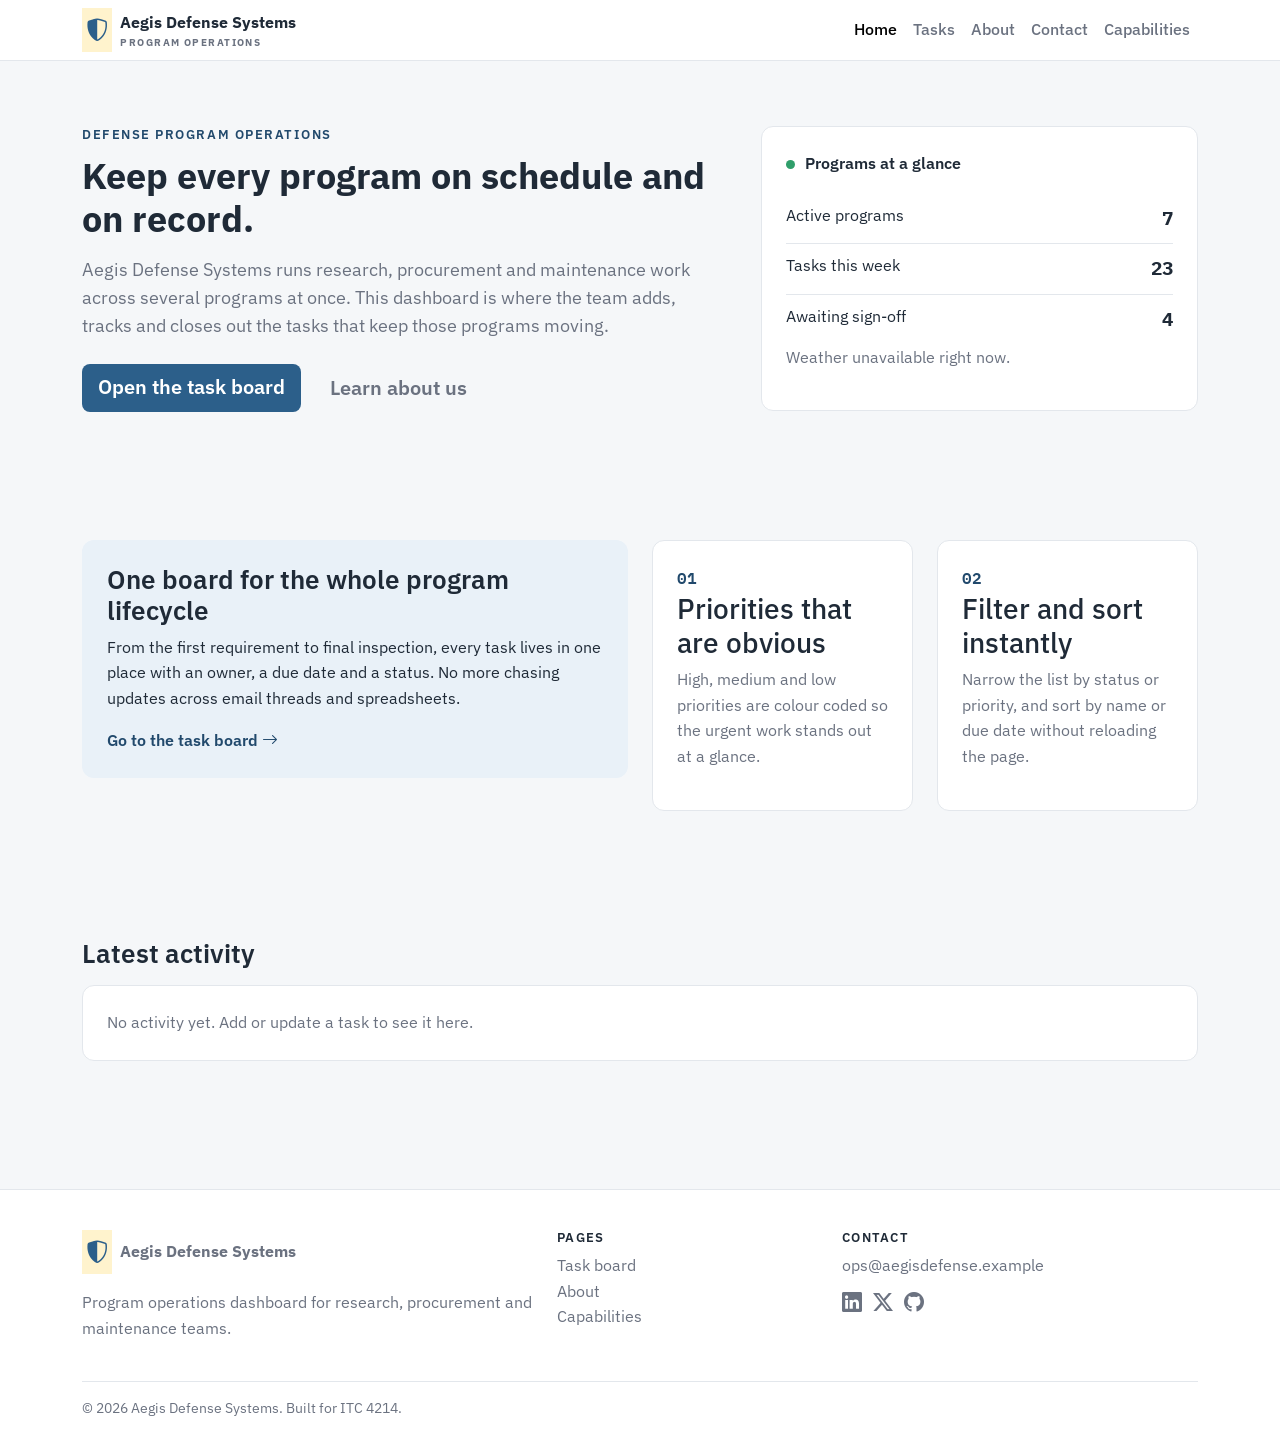
==== index.html @ c282c52e "Add live HQ weather from the Open-Meteo API" ====
<!DOCTYPE html>
<html lang="en">
  <head>
    <meta charset="UTF-8" />
    <meta name="viewport" content="width=device-width, initial-scale=1.0" />
    <meta
      name="description"
      content="Aegis Defense Systems task management dashboard. Track research, procurement and maintenance tasks across programs in one place."
    />
    <title>Aegis Defense Systems | Home</title>

    <link
      href="https://cdn.jsdelivr.net/npm/bootstrap@5.3.3/dist/css/bootstrap.min.css"
      rel="stylesheet"
    />
    <link
      href="https://cdn.jsdelivr.net/npm/bootstrap-icons@1.11.3/font/bootstrap-icons.min.css"
      rel="stylesheet"
    />

    <link rel="preconnect" href="https://fonts.googleapis.com" />
    <link rel="preconnect" href="https://fonts.gstatic.com" crossorigin />
    <link
      href="https://fonts.googleapis.com/css2?family=IBM+Plex+Mono:wght@500;600&family=IBM+Plex+Sans:wght@400;500;600;700&display=swap"
      rel="stylesheet"
    />

    <link rel="stylesheet" href="css/style.css" />
  </head>

  <body>
    <header id="site-header"></header>

    <main>
      <section class="hero">
        <div class="container">
          <div class="row align-items-center g-5">
            <div class="col-lg-7">
              <p class="eyebrow">Defense program operations</p>
              <h1>Keep every program on schedule and on record.</h1>
              <p class="hero-lead">
                Aegis Defense Systems runs research, procurement and maintenance
                work across several programs at once. This dashboard is where the
                team adds, tracks and closes out the tasks that keep those
                programs moving.
              </p>
              <div class="hero-actions">
                <a href="tasks.html" class="btn btn-accent btn-lg"
                  >Open the task board</a
                >
                <a href="about.html" class="btn btn-link-quiet btn-lg"
                  >Learn about us</a
                >
              </div>
            </div>

            <div class="col-lg-5">
              <div class="panel">
                <p class="panel-head">
                  <span class="dot" aria-hidden="true"></span> Programs at a glance
                </p>
                <ul class="panel-list">
                  <li><span>Active programs</span><b class="mono">7</b></li>
                  <li><span>Tasks this week</span><b class="mono">23</b></li>
                  <li><span>Awaiting sign-off</span><b class="mono">4</b></li>
                </ul>
                <p class="panel-note muted" id="weather">Loading HQ weather...</p>
              </div>
            </div>
          </div>
        </div>
      </section>

      <section class="section">
        <div class="container">
          <div class="row g-4">
            <div class="col-lg-6">
              <article class="feature feature-lead">
                <h2>One board for the whole program lifecycle</h2>
                <p>
                  From the first requirement to final inspection, every task
                  lives in one place with an owner, a due date and a status. No
                  more chasing updates across email threads and spreadsheets.
                </p>
                <a href="tasks.html" class="link-accent"
                  >Go to the task board <i class="bi bi-arrow-right" aria-hidden="true"></i></a
                >
              </article>
            </div>

            <div class="col-md-6 col-lg-3">
              <article class="feature">
                <span class="feature-index mono">01</span>
                <h3>Priorities that are obvious</h3>
                <p class="muted">
                  High, medium and low priorities are colour coded so the urgent
                  work stands out at a glance.
                </p>
              </article>
            </div>

            <div class="col-md-6 col-lg-3">
              <article class="feature">
                <span class="feature-index mono">02</span>
                <h3>Filter and sort instantly</h3>
                <p class="muted">
                  Narrow the list by status or priority, and sort by name or due
                  date without reloading the page.
                </p>
              </article>
            </div>
          </div>
        </div>
      </section>

      <section class="section">
        <div class="container">
          <h2 class="mb-3">Latest activity</h2>
          <div class="form-card">
            <ul id="activityList" class="list-unstyled m-0"></ul>
            <p id="activityEmpty" class="muted m-0">
              No activity yet. Add or update a task to see it here.
            </p>
          </div>
        </div>
      </section>
    </main>

    <footer id="site-footer"></footer>

    <script src="https://code.jquery.com/jquery-3.7.1.min.js"></script>
    <script src="https://cdn.jsdelivr.net/npm/bootstrap@5.3.3/dist/js/bootstrap.bundle.min.js"></script>
    <script src="js/main.js"></script>
    <script src="js/home.js"></script>
  </body>
</html>
---- css/style.css ----
:root {
  --bg: #f5f7f9;
  --surface: #ffffff;
  --border: #e3e7ec;
  --text: #1f2a37;
  --muted: #6b7280;
  --accent: #2c5f8a;
  --accent-dark: #21496c;
  --accent-soft: #e9f1f8;
  --high: #d64545;
  --med: #e0a52e;
  --low: #2f9e6a;
  --radius: 12px;
}

* {
  box-sizing: border-box;
}

body {
  margin: 0;
  font-family: "IBM Plex Sans", system-ui, sans-serif;
  background: var(--bg);
  color: var(--text);
  line-height: 1.6;
}

h1 {
  font-size: 2.25rem;
  font-weight: 700;
}
h2 {
  font-size: 1.6rem;
  font-weight: 600;
}
p { max-width: 65ch; }
a { color: var(--accent-dark); }

.mono { font-family: "IBM Plex Mono", monospace; }
.muted { color: var(--muted); }

.eyebrow {
  text-transform: uppercase;
  letter-spacing: 0.12em;
  font-size: 0.8rem;
  font-weight: 600;
  color: var(--accent-dark);
  margin-bottom: 0.5rem;
}

.link-accent {
  color: var(--accent-dark);
  font-weight: 600;
  text-decoration: none;
}
.link-accent:hover { text-decoration: underline; }

.site-nav {
  background: var(--surface);
  border-bottom: 1px solid var(--border);
}
.brand {
  display: inline-flex;
  align-items: center;
  gap: 0.5rem;
  font-weight: 700;
  color: var(--text);
  text-decoration: none;
}
.brand .mark {
  font-size: 1.4rem;
  color: var(--accent);
}
.brand small {
  display: block;
  font-size: 0.6rem;
  letter-spacing: 0.15em;
  text-transform: uppercase;
  color: var(--muted);
}
.nav-link {
  color: var(--muted);
  font-weight: 500;
}
.nav-link:hover,
.nav-link.active { color: var(--accent-dark); }

.btn-accent {
  background: var(--accent);
  border: none;
  color: #fff;
  font-weight: 600;
}
.btn-accent:hover {
  background: var(--accent-dark);
  color: #fff;
}
.btn-link-quiet {
  color: var(--muted);
  font-weight: 600;
  text-decoration: none;
}

.panel,
.feature,
.form-card {
  background: var(--surface);
  border: 1px solid var(--border);
  border-radius: var(--radius);
  padding: 1.5rem;
}
.feature-lead {
  background: var(--accent-soft);
  border-color: transparent;
}

.hero,
.section { padding: 4rem 0; }
.hero-lead {
  font-size: 1.1rem;
  color: var(--muted);
  margin: 1rem 0 1.5rem;
}
.hero-actions {
  display: flex;
  gap: 0.75rem;
  flex-wrap: wrap;
}
.panel-head {
  font-weight: 600;
  margin-bottom: 1rem;
}
.panel-head .dot {
  display: inline-block;
  width: 9px;
  height: 9px;
  border-radius: 50%;
  background: var(--low);
  margin-right: 0.4rem;
}
.panel-list { list-style: none; margin: 0; padding: 0; }
.panel-list li {
  display: flex;
  justify-content: space-between;
  padding: 0.6rem 0;
  border-bottom: 1px solid var(--border);
}
.panel-list li:last-child { border-bottom: none; }
.panel-list b { font-size: 1.2rem; }
.feature-index {
  color: var(--accent-dark);
  font-weight: 600;
}

.form-label {
  font-weight: 600;
  font-size: 0.9rem;
}
.badge-priority {
  font-size: 0.72rem;
  font-weight: 700;
  text-transform: uppercase;
  padding: 0.2rem 0.55rem;
  border-radius: 20px;
  color: #fff;
}
.badge-high { background: var(--high); }
.badge-medium {
  background: var(--med);
  color: #1f2a37;
}
.badge-low { background: var(--low); }

.task-done td:first-child {
  text-decoration: line-through;
  color: var(--muted);
}

.summary-num {
  font-size: 1.8rem;
  font-weight: 700;
  color: var(--accent-dark);
}

.bar-row {
  display: flex;
  align-items: center;
  gap: 0.75rem;
  margin-bottom: 0.6rem;
}
.bar-label {
  width: 90px;
  font-size: 0.9rem;
}
.bar-track {
  flex: 1;
  height: 14px;
  background: var(--border);
  border-radius: 8px;
  overflow: hidden;
}
.bar-fill {
  height: 100%;
  width: 0;
  border-radius: 8px;
  transition: width 0.4s ease;
}
.bar-value {
  width: 24px;
  text-align: right;
}
.bar-done { background: var(--low); }
.bar-pending { background: var(--med); }
.bar-high { background: var(--high); }
.bar-medium { background: var(--med); }
.bar-low { background: var(--low); }

.activity-item {
  display: flex;
  justify-content: space-between;
  gap: 1rem;
  padding: 0.6rem 0;
  border-bottom: 1px solid var(--border);
}
.activity-item:last-child {
  border-bottom: none;
}

.site-footer {
  background: var(--surface);
  border-top: 1px solid var(--border);
  color: var(--muted);
  padding: 2.5rem 0 1.5rem;
  margin-top: 4rem;
}
.footer-head {
  font-size: 0.8rem;
  text-transform: uppercase;
  letter-spacing: 0.1em;
  color: var(--text);
}
.site-footer a { color: var(--muted); text-decoration: none; }
.site-footer a:hover { color: var(--accent-dark); }
.social-row { display: flex; gap: 0.7rem; font-size: 1.25rem; }
.footer-bottom {
  border-top: 1px solid var(--border);
  margin-top: 1.5rem;
  padding-top: 1rem;
  font-size: 0.85rem;
}
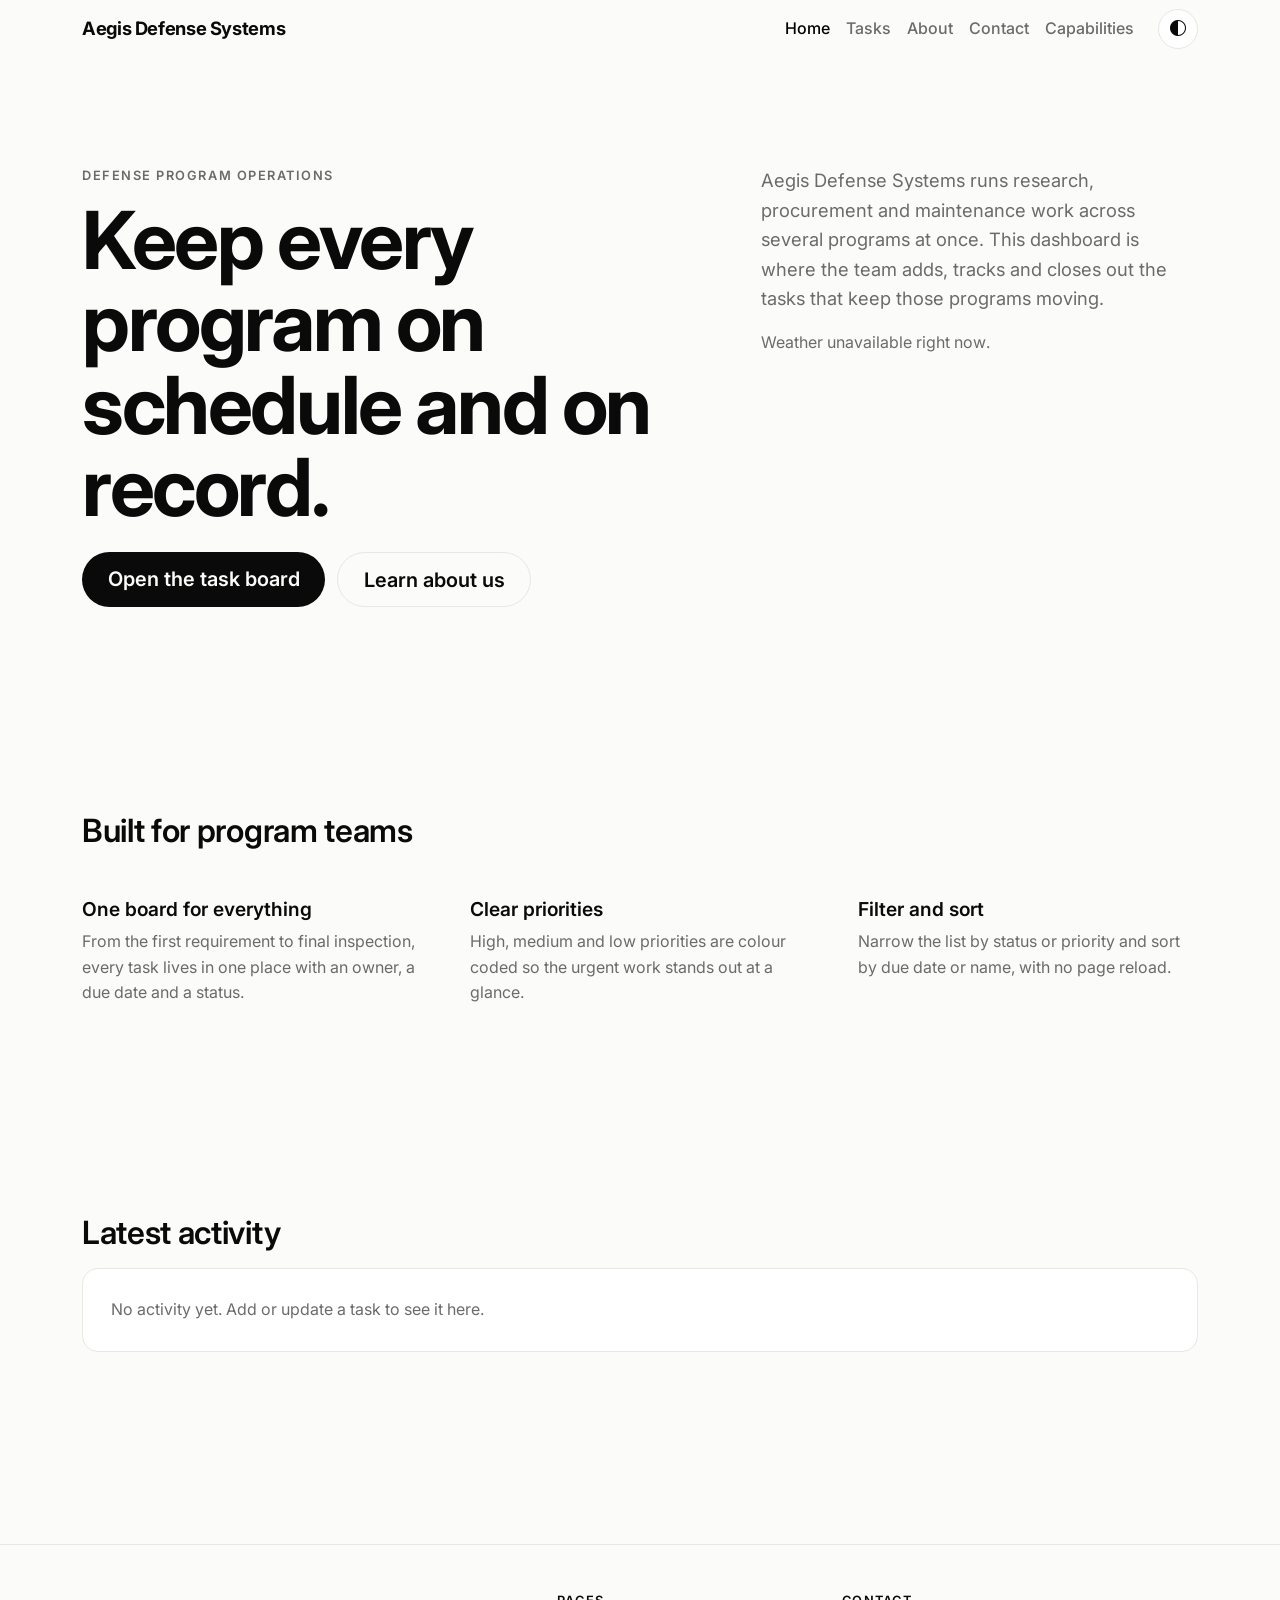
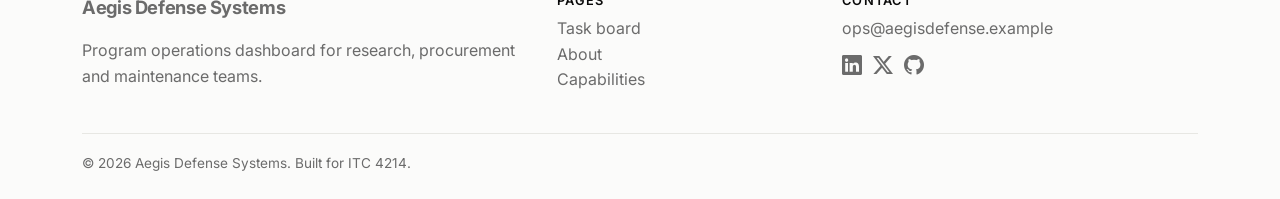
==== commit 147dcdb6: "Refresh the look: Inter, monochrome palette, pill buttons, no logo icon" ====
--- a/index.html
+++ b/index.html
@@ -21,11 +21,12 @@
     <link rel="preconnect" href="https://fonts.googleapis.com" />
     <link rel="preconnect" href="https://fonts.gstatic.com" crossorigin />
     <link
-      href="https://fonts.googleapis.com/css2?family=IBM+Plex+Mono:wght@500;600&family=IBM+Plex+Sans:wght@400;500;600;700&display=swap"
+      href="https://fonts.googleapis.com/css2?family=Inter:wght@400;500;600;700;800&display=swap"
       rel="stylesheet"
     />
 
     <link rel="stylesheet" href="css/style.css" />
+    <link rel="icon" href="favicon.svg" type="image/svg+xml" />
   </head>
 
   <body>
@@ -34,38 +35,24 @@
     <main>
       <section class="hero">
         <div class="container">
-          <div class="row align-items-center g-5">
+          <div class="row g-5">
             <div class="col-lg-7">
               <p class="eyebrow">Defense program operations</p>
               <h1>Keep every program on schedule and on record.</h1>
+              <div class="hero-actions">
+                <a href="tasks.html" class="btn btn-accent btn-lg">Open the task board</a>
+                <a href="about.html" class="btn btn-link-quiet btn-lg">Learn about us</a>
+              </div>
+            </div>
+
+            <div class="col-lg-5">
               <p class="hero-lead">
                 Aegis Defense Systems runs research, procurement and maintenance
                 work across several programs at once. This dashboard is where the
                 team adds, tracks and closes out the tasks that keep those
                 programs moving.
               </p>
-              <div class="hero-actions">
-                <a href="tasks.html" class="btn btn-accent btn-lg"
-                  >Open the task board</a
-                >
-                <a href="about.html" class="btn btn-link-quiet btn-lg"
-                  >Learn about us</a
-                >
-              </div>
-            </div>
-
-            <div class="col-lg-5">
-              <div class="panel">
-                <p class="panel-head">
-                  <span class="dot" aria-hidden="true"></span> Programs at a glance
-                </p>
-                <ul class="panel-list">
-                  <li><span>Active programs</span><b class="mono">7</b></li>
-                  <li><span>Tasks this week</span><b class="mono">23</b></li>
-                  <li><span>Awaiting sign-off</span><b class="mono">4</b></li>
-                </ul>
-                <p class="panel-note muted" id="weather">Loading HQ weather...</p>
-              </div>
+              <p class="muted mono" id="weather">Loading HQ weather...</p>
             </div>
           </div>
         </div>
@@ -73,41 +60,28 @@
 
       <section class="section">
         <div class="container">
-          <div class="row g-4">
-            <div class="col-lg-6">
-              <article class="feature feature-lead">
-                <h2>One board for the whole program lifecycle</h2>
-                <p>
-                  From the first requirement to final inspection, every task
-                  lives in one place with an owner, a due date and a status. No
-                  more chasing updates across email threads and spreadsheets.
-                </p>
-                <a href="tasks.html" class="link-accent"
-                  >Go to the task board <i class="bi bi-arrow-right" aria-hidden="true"></i></a
-                >
-              </article>
+          <h2 class="mb-5">Built for program teams</h2>
+          <div class="row g-5">
+            <div class="col-md-4">
+              <h3>One board for everything</h3>
+              <p class="muted">
+                From the first requirement to final inspection, every task lives
+                in one place with an owner, a due date and a status.
+              </p>
             </div>
-
-            <div class="col-md-6 col-lg-3">
-              <article class="feature">
-                <span class="feature-index mono">01</span>
-                <h3>Priorities that are obvious</h3>
-                <p class="muted">
-                  High, medium and low priorities are colour coded so the urgent
-                  work stands out at a glance.
-                </p>
-              </article>
+            <div class="col-md-4">
+              <h3>Clear priorities</h3>
+              <p class="muted">
+                High, medium and low priorities are colour coded so the urgent
+                work stands out at a glance.
+              </p>
             </div>
-
-            <div class="col-md-6 col-lg-3">
-              <article class="feature">
-                <span class="feature-index mono">02</span>
-                <h3>Filter and sort instantly</h3>
-                <p class="muted">
-                  Narrow the list by status or priority, and sort by name or due
-                  date without reloading the page.
-                </p>
-              </article>
+            <div class="col-md-4">
+              <h3>Filter and sort</h3>
+              <p class="muted">
+                Narrow the list by status or priority and sort by due date or
+                name, with no page reload.
+              </p>
             </div>
           </div>
         </div>
--- a/css/style.css
+++ b/css/style.css
@@ -1,16 +1,27 @@
 :root {
-  --bg: #f5f7f9;
+  --bg: #fbfbfa;
   --surface: #ffffff;
-  --border: #e3e7ec;
-  --text: #1f2a37;
-  --muted: #6b7280;
-  --accent: #2c5f8a;
-  --accent-dark: #21496c;
-  --accent-soft: #e9f1f8;
+  --border: #e7e7e3;
+  --text: #0a0a0a;
+  --muted: #6b6b6b;
+  --accent: #0a0a0a;
+  --accent-dark: #000000;
+  --accent-soft: #f3f3f1;
   --high: #d64545;
   --med: #e0a52e;
   --low: #2f9e6a;
-  --radius: 12px;
+  --radius: 16px;
+}
+
+body.dark-mode {
+  --bg: #0c0c0d;
+  --surface: #161617;
+  --border: #2a2a2c;
+  --text: #f5f5f4;
+  --muted: #a1a1a1;
+  --accent: #f5f5f4;
+  --accent-dark: #ffffff;
+  --accent-soft: #1d1d1f;
 }
 
 * {
@@ -19,137 +30,133 @@
 
 body {
   margin: 0;
-  font-family: "IBM Plex Sans", system-ui, sans-serif;
+  font-family: "Inter", system-ui, sans-serif;
   background: var(--bg);
   color: var(--text);
   line-height: 1.6;
 }
 
 h1 {
-  font-size: 2.25rem;
-  font-weight: 700;
+  font-size: clamp(2rem, 1.4rem + 2vw, 2.75rem);
+  line-height: 1.1;
+  font-weight: 700;
+  letter-spacing: -0.02em;
 }
 h2 {
-  font-size: 1.6rem;
-  font-weight: 600;
-}
-p { max-width: 65ch; }
-a { color: var(--accent-dark); }
-
-.mono { font-family: "IBM Plex Mono", monospace; }
-.muted { color: var(--muted); }
+  font-size: clamp(1.5rem, 1.2rem + 1vw, 2rem);
+  font-weight: 600;
+  letter-spacing: -0.01em;
+}
+h3 {
+  font-size: 1.2rem;
+  font-weight: 600;
+}
+p {
+  max-width: 65ch;
+}
+a {
+  color: var(--text);
+}
+
+.mono {
+  font-variant-numeric: tabular-nums;
+}
+.muted {
+  color: var(--muted);
+}
 
 .eyebrow {
   text-transform: uppercase;
   letter-spacing: 0.12em;
   font-size: 0.8rem;
   font-weight: 600;
-  color: var(--accent-dark);
-  margin-bottom: 0.5rem;
-}
-
-.link-accent {
-  color: var(--accent-dark);
-  font-weight: 600;
+  color: var(--muted);
+  margin-bottom: 0.75rem;
+}
+
+.site-nav {
+  background: var(--bg);
+  padding: 0.5rem 0;
+}
+.brand {
+  font-size: 1.15rem;
+  font-weight: 700;
+  letter-spacing: -0.02em;
+  color: var(--text);
   text-decoration: none;
 }
-.link-accent:hover { text-decoration: underline; }
-
-.site-nav {
+.nav-link {
+  color: var(--muted);
+  font-weight: 500;
+}
+.nav-link:hover,
+.nav-link.active {
+  color: var(--text);
+}
+.theme-toggle {
+  width: 40px;
+  height: 40px;
+  border: 1px solid var(--border);
   background: var(--surface);
-  border-bottom: 1px solid var(--border);
-}
-.brand {
-  display: inline-flex;
-  align-items: center;
-  gap: 0.5rem;
-  font-weight: 700;
-  color: var(--text);
-  text-decoration: none;
-}
-.brand .mark {
-  font-size: 1.4rem;
-  color: var(--accent);
-}
-.brand small {
-  display: block;
-  font-size: 0.6rem;
-  letter-spacing: 0.15em;
-  text-transform: uppercase;
-  color: var(--muted);
-}
-.nav-link {
-  color: var(--muted);
-  font-weight: 500;
-}
-.nav-link:hover,
-.nav-link.active { color: var(--accent-dark); }
+  color: var(--text);
+  border-radius: 999px;
+  cursor: pointer;
+}
 
 .btn-accent {
   background: var(--accent);
+  color: var(--bg);
   border: none;
-  color: #fff;
+  border-radius: 999px;
+  padding: 0.7rem 1.6rem;
   font-weight: 600;
 }
 .btn-accent:hover {
   background: var(--accent-dark);
-  color: #fff;
+  color: var(--bg);
 }
 .btn-link-quiet {
-  color: var(--muted);
-  font-weight: 600;
-  text-decoration: none;
-}
-
-.panel,
-.feature,
+  background: transparent;
+  color: var(--text);
+  border: 1px solid var(--border);
+  border-radius: 999px;
+  padding: 0.7rem 1.6rem;
+  font-weight: 600;
+}
+.btn-link-quiet:hover {
+  border-color: var(--text);
+  color: var(--text);
+}
+
 .form-card {
   background: var(--surface);
   border: 1px solid var(--border);
   border-radius: var(--radius);
-  padding: 1.5rem;
-}
-.feature-lead {
-  background: var(--accent-soft);
-  border-color: transparent;
-}
-
-.hero,
-.section { padding: 4rem 0; }
+  padding: 1.75rem;
+}
+
+.hero {
+  padding: clamp(3rem, 2rem + 6vw, 7rem) 0;
+}
+.hero h1 {
+  font-size: clamp(2.75rem, 1.5rem + 5vw, 5rem);
+  line-height: 1.03;
+  letter-spacing: -0.03em;
+}
 .hero-lead {
-  font-size: 1.1rem;
-  color: var(--muted);
-  margin: 1rem 0 1.5rem;
+  font-size: 1.15rem;
+  color: var(--muted);
+  margin: 0 0 1rem;
 }
 .hero-actions {
   display: flex;
   gap: 0.75rem;
   flex-wrap: wrap;
-}
-.panel-head {
-  font-weight: 600;
-  margin-bottom: 1rem;
-}
-.panel-head .dot {
-  display: inline-block;
-  width: 9px;
-  height: 9px;
-  border-radius: 50%;
-  background: var(--low);
-  margin-right: 0.4rem;
-}
-.panel-list { list-style: none; margin: 0; padding: 0; }
-.panel-list li {
-  display: flex;
-  justify-content: space-between;
-  padding: 0.6rem 0;
-  border-bottom: 1px solid var(--border);
-}
-.panel-list li:last-child { border-bottom: none; }
-.panel-list b { font-size: 1.2rem; }
-.feature-index {
-  color: var(--accent-dark);
-  font-weight: 600;
+  margin-top: 1.5rem;
+}
+
+.section {
+  padding: clamp(3rem, 2rem + 5vw, 6rem) 0;
 }
 
 .form-label {
@@ -161,14 +168,11 @@
   font-weight: 700;
   text-transform: uppercase;
   padding: 0.2rem 0.55rem;
-  border-radius: 20px;
+  border-radius: 999px;
   color: #fff;
 }
 .badge-high { background: var(--high); }
-.badge-medium {
-  background: var(--med);
-  color: #1f2a37;
-}
+.badge-medium { background: var(--med); color: #1f2a37; }
 .badge-low { background: var(--low); }
 
 .task-done td:first-child {
@@ -177,9 +181,9 @@
 }
 
 .summary-num {
-  font-size: 1.8rem;
-  font-weight: 700;
-  color: var(--accent-dark);
+  font-size: 2rem;
+  font-weight: 700;
+  letter-spacing: -0.02em;
 }
 
 .bar-row {
@@ -194,15 +198,15 @@
 }
 .bar-track {
   flex: 1;
-  height: 14px;
-  background: var(--border);
-  border-radius: 8px;
+  height: 12px;
+  background: var(--accent-soft);
+  border-radius: 999px;
   overflow: hidden;
 }
 .bar-fill {
   height: 100%;
   width: 0;
-  border-radius: 8px;
+  border-radius: 999px;
   transition: width 0.4s ease;
 }
 .bar-value {
@@ -226,12 +230,25 @@
   border-bottom: none;
 }
 
+.avatar {
+  width: 56px;
+  height: 56px;
+  border-radius: 50%;
+  background: var(--accent-soft);
+  color: var(--text);
+  display: flex;
+  align-items: center;
+  justify-content: center;
+  font-weight: 700;
+  margin: 0 auto 0.75rem;
+}
+
 .site-footer {
-  background: var(--surface);
+  background: var(--bg);
   border-top: 1px solid var(--border);
   color: var(--muted);
-  padding: 2.5rem 0 1.5rem;
-  margin-top: 4rem;
+  padding: 3rem 0 1.5rem;
+  margin-top: clamp(3rem, 2rem + 5vw, 6rem);
 }
 .footer-head {
   font-size: 0.8rem;
@@ -239,12 +256,21 @@
   letter-spacing: 0.1em;
   color: var(--text);
 }
-.site-footer a { color: var(--muted); text-decoration: none; }
-.site-footer a:hover { color: var(--accent-dark); }
-.social-row { display: flex; gap: 0.7rem; font-size: 1.25rem; }
+.site-footer a {
+  color: var(--muted);
+  text-decoration: none;
+}
+.site-footer a:hover {
+  color: var(--text);
+}
+.social-row {
+  display: flex;
+  gap: 0.7rem;
+  font-size: 1.25rem;
+}
 .footer-bottom {
   border-top: 1px solid var(--border);
   margin-top: 1.5rem;
-  padding-top: 1rem;
+  padding-top: 1.2rem;
   font-size: 0.85rem;
 }
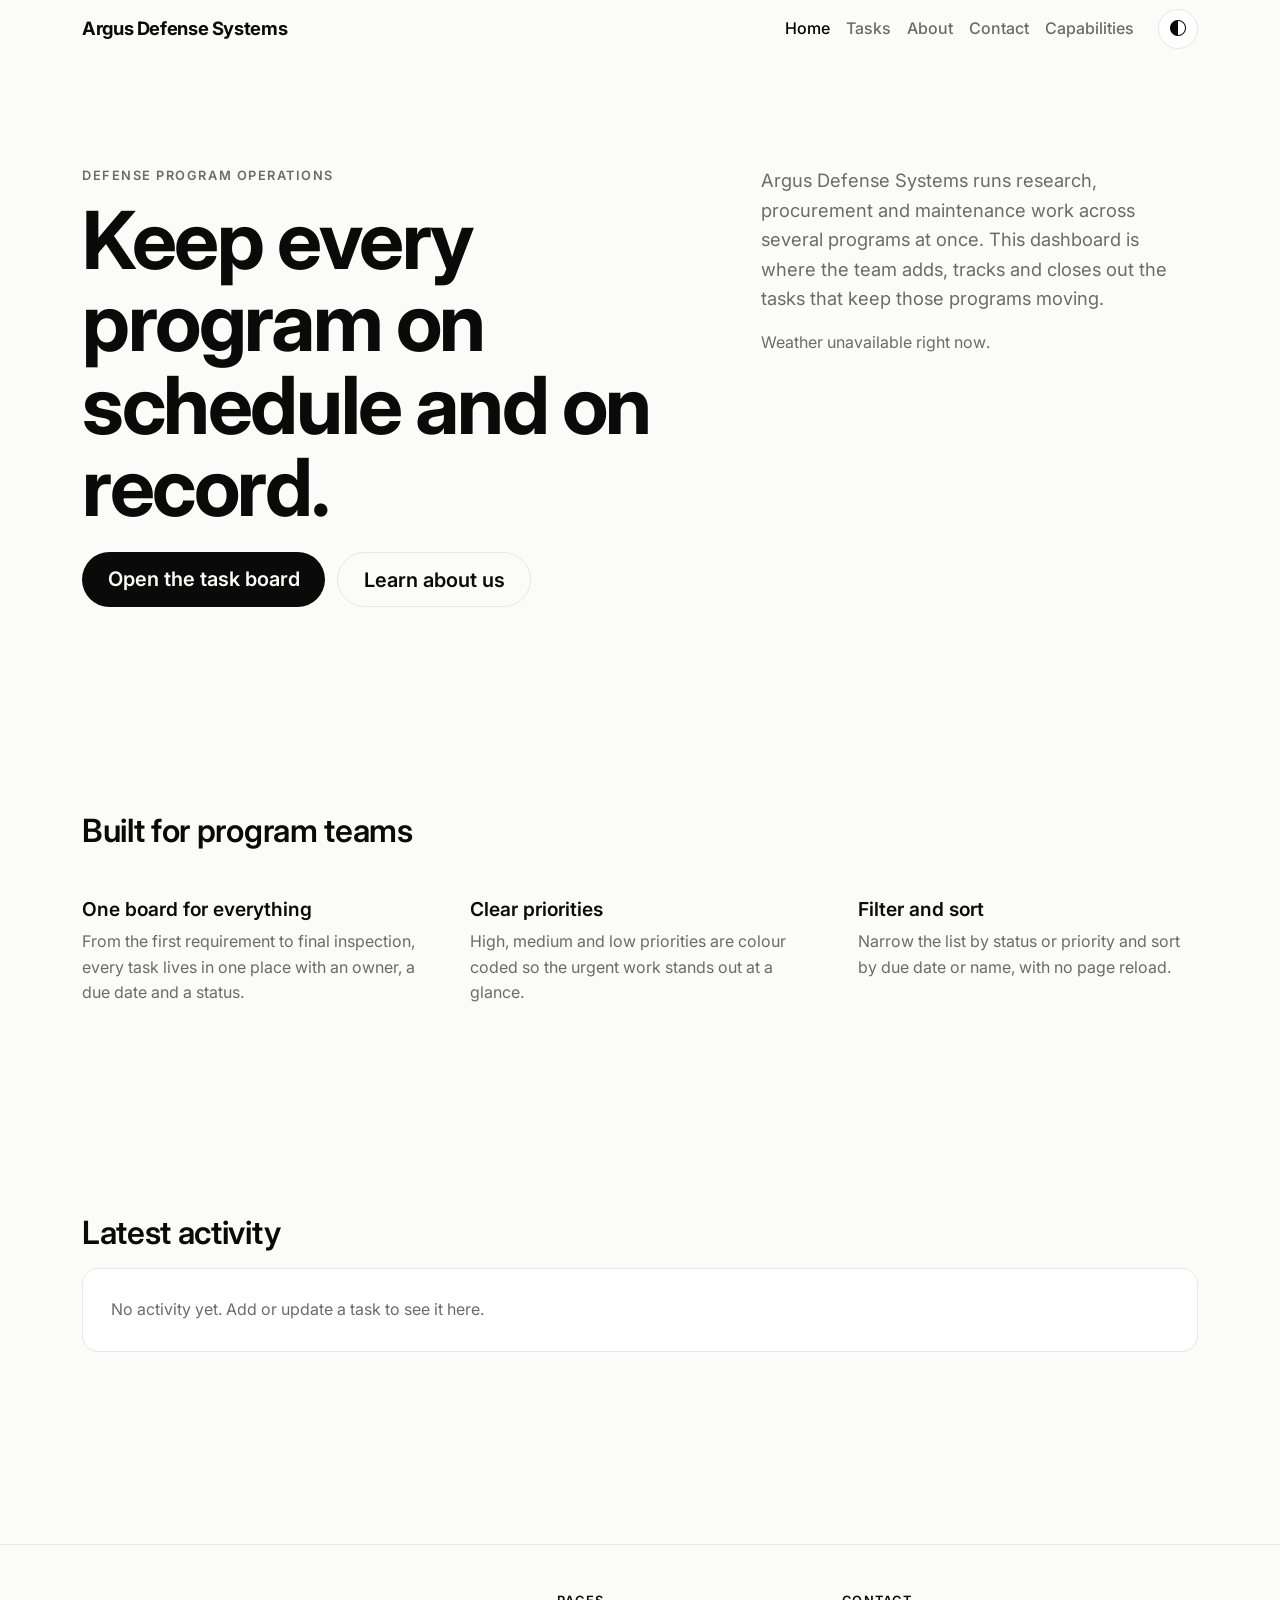
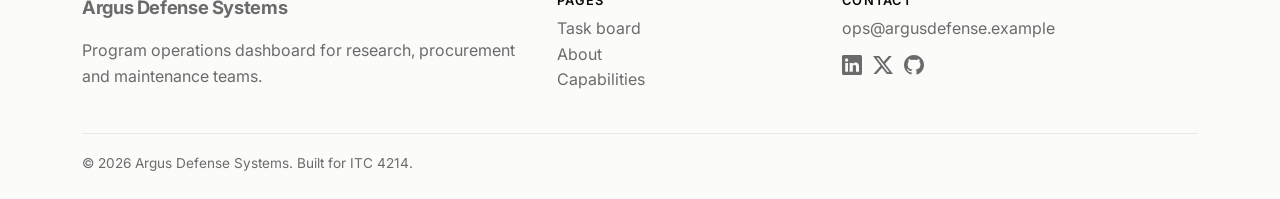
==== commit 7f791563: "Rename the company to Argus Defense Systems" ====
--- a/index.html
+++ b/index.html
@@ -5,9 +5,9 @@
     <meta name="viewport" content="width=device-width, initial-scale=1.0" />
     <meta
       name="description"
-      content="Aegis Defense Systems task management dashboard. Track research, procurement and maintenance tasks across programs in one place."
+      content="Argus Defense Systems task management dashboard. Track research, procurement and maintenance tasks across programs in one place."
     />
-    <title>Aegis Defense Systems | Home</title>
+    <title>Argus Defense Systems | Home</title>
 
     <link
       href="https://cdn.jsdelivr.net/npm/bootstrap@5.3.3/dist/css/bootstrap.min.css"
@@ -47,7 +47,7 @@
 
             <div class="col-lg-5">
               <p class="hero-lead">
-                Aegis Defense Systems runs research, procurement and maintenance
+                Argus Defense Systems runs research, procurement and maintenance
                 work across several programs at once. This dashboard is where the
                 team adds, tracks and closes out the tasks that keep those
                 programs moving.
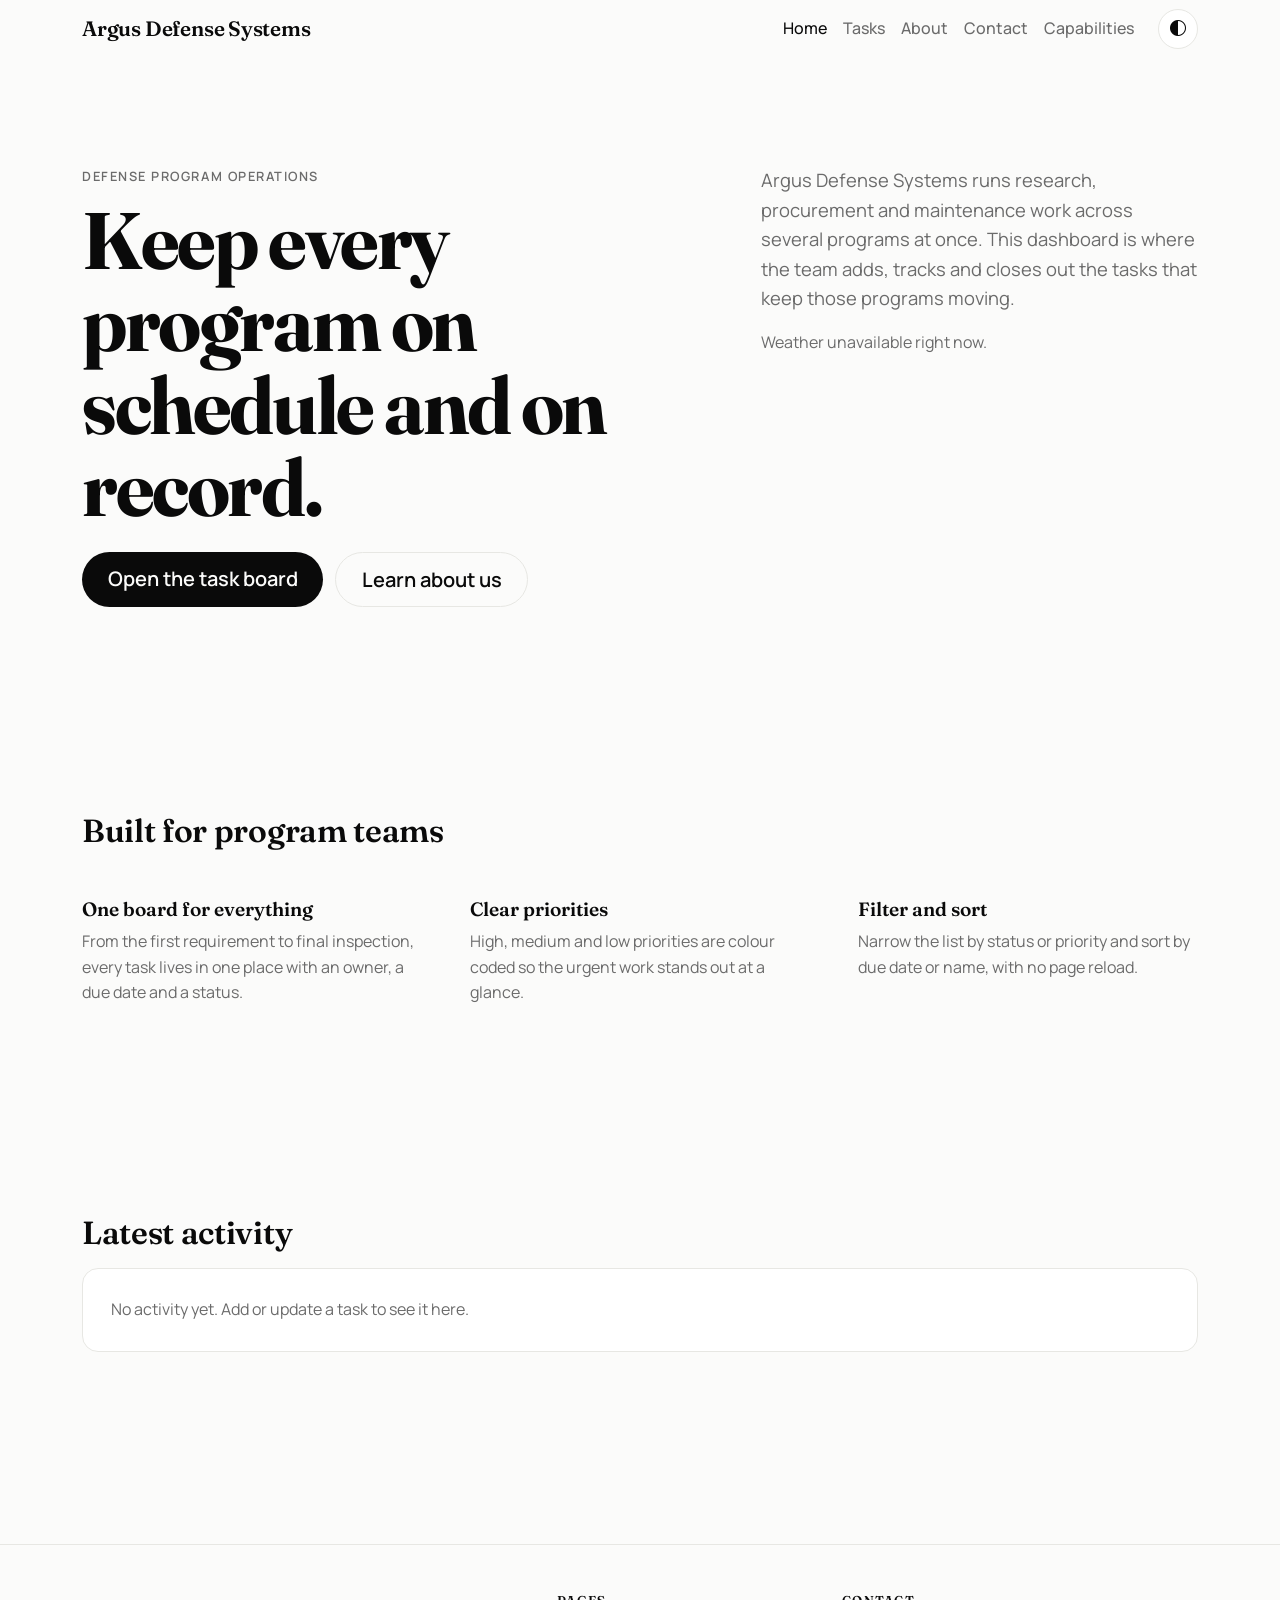
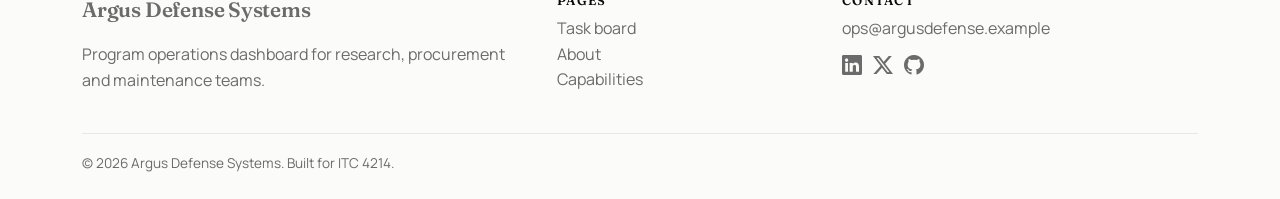
==== commit e1febd05: "Switch to Fraunces serif headings with Manrope body" ====
--- a/index.html
+++ b/index.html
@@ -21,7 +21,7 @@
     <link rel="preconnect" href="https://fonts.googleapis.com" />
     <link rel="preconnect" href="https://fonts.gstatic.com" crossorigin />
     <link
-      href="https://fonts.googleapis.com/css2?family=Inter:wght@400;500;600;700;800&display=swap"
+      href="https://fonts.googleapis.com/css2?family=Fraunces:ital,wght@0,600;0,700;1,500;1,600;1,700&family=Manrope:wght@400;500;600;700&display=swap"
       rel="stylesheet"
     />
 
--- a/css/style.css
+++ b/css/style.css
@@ -10,6 +10,8 @@
   --high: #d64545;
   --med: #e0a52e;
   --low: #2f9e6a;
+  --font-sans: "Manrope", system-ui, sans-serif;
+  --font-serif: "Fraunces", Georgia, serif;
   --radius: 16px;
 }
 
@@ -30,7 +32,7 @@
 
 body {
   margin: 0;
-  font-family: "Inter", system-ui, sans-serif;
+  font-family: var(--font-sans);
   background: var(--bg);
   color: var(--text);
   line-height: 1.6;
@@ -50,6 +52,12 @@
 h3 {
   font-size: 1.2rem;
   font-weight: 600;
+}
+
+h1,
+h2,
+h3 {
+  font-family: var(--font-serif);
 }
 p {
   max-width: 65ch;
@@ -79,18 +87,19 @@
   padding: 0.5rem 0;
 }
 .brand {
-  font-size: 1.15rem;
-  font-weight: 700;
-  letter-spacing: -0.02em;
+  font-family: var(--font-serif);
+  font-size: 1.3rem;
+  font-weight: 600;
+  letter-spacing: -0.01em;
   color: var(--text);
   text-decoration: none;
 }
-.nav-link {
+.site-nav .nav-link {
   color: var(--muted);
   font-weight: 500;
 }
-.nav-link:hover,
-.nav-link.active {
+.site-nav .nav-link:hover,
+.site-nav .nav-link.active {
   color: var(--text);
 }
 .theme-toggle {
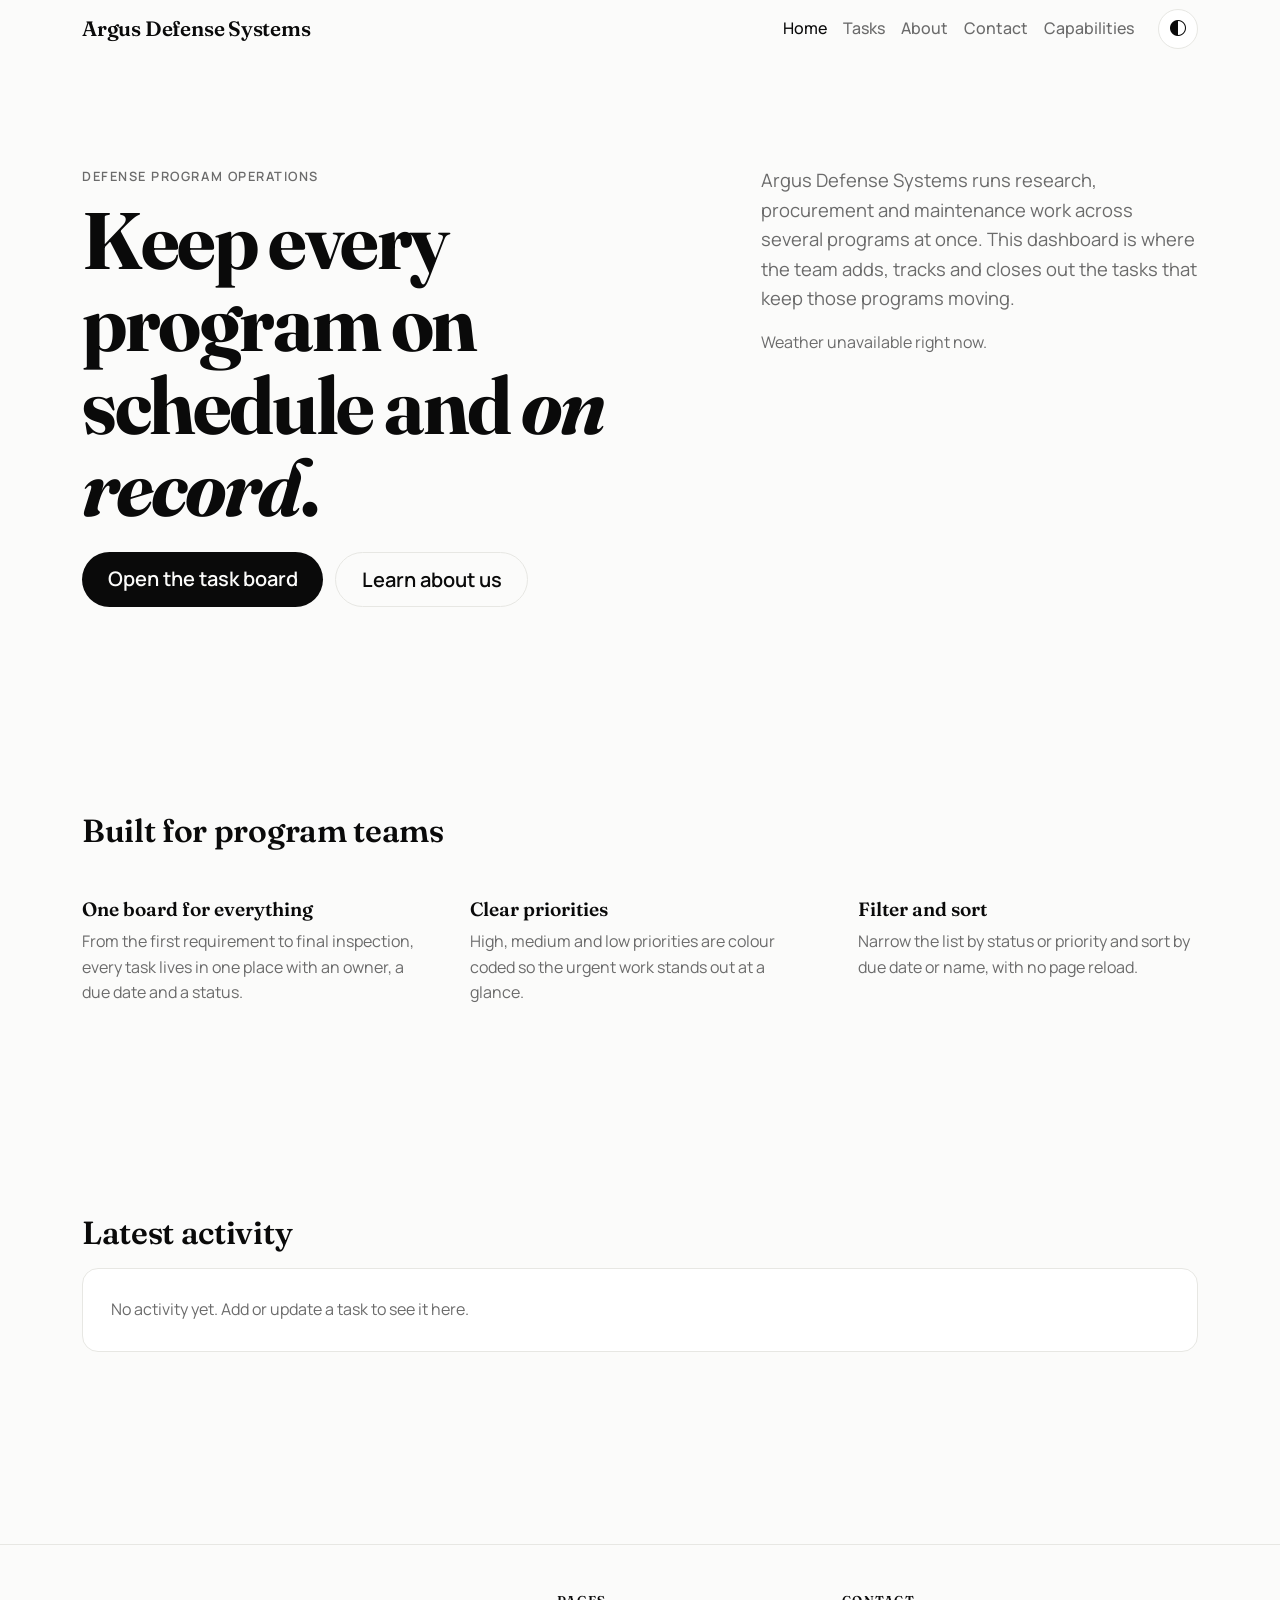
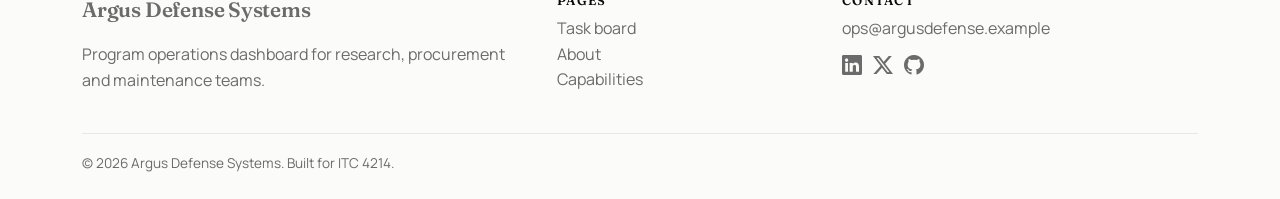
==== commit 1bf9785e: "Add italic serif accents in the hero and testimonials" ====
--- a/index.html
+++ b/index.html
@@ -38,7 +38,7 @@
           <div class="row g-5">
             <div class="col-lg-7">
               <p class="eyebrow">Defense program operations</p>
-              <h1>Keep every program on schedule and on record.</h1>
+              <h1>Keep every program on schedule and <em>on record</em>.</h1>
               <div class="hero-actions">
                 <a href="tasks.html" class="btn btn-accent btn-lg">Open the task board</a>
                 <a href="about.html" class="btn btn-link-quiet btn-lg">Learn about us</a>
--- a/css/style.css
+++ b/css/style.css
@@ -252,6 +252,13 @@
   margin: 0 auto 0.75rem;
 }
 
+.quote {
+  font-family: var(--font-serif);
+  font-style: italic;
+  font-size: 1.25rem;
+  line-height: 1.45;
+}
+
 .site-footer {
   background: var(--bg);
   border-top: 1px solid var(--border);
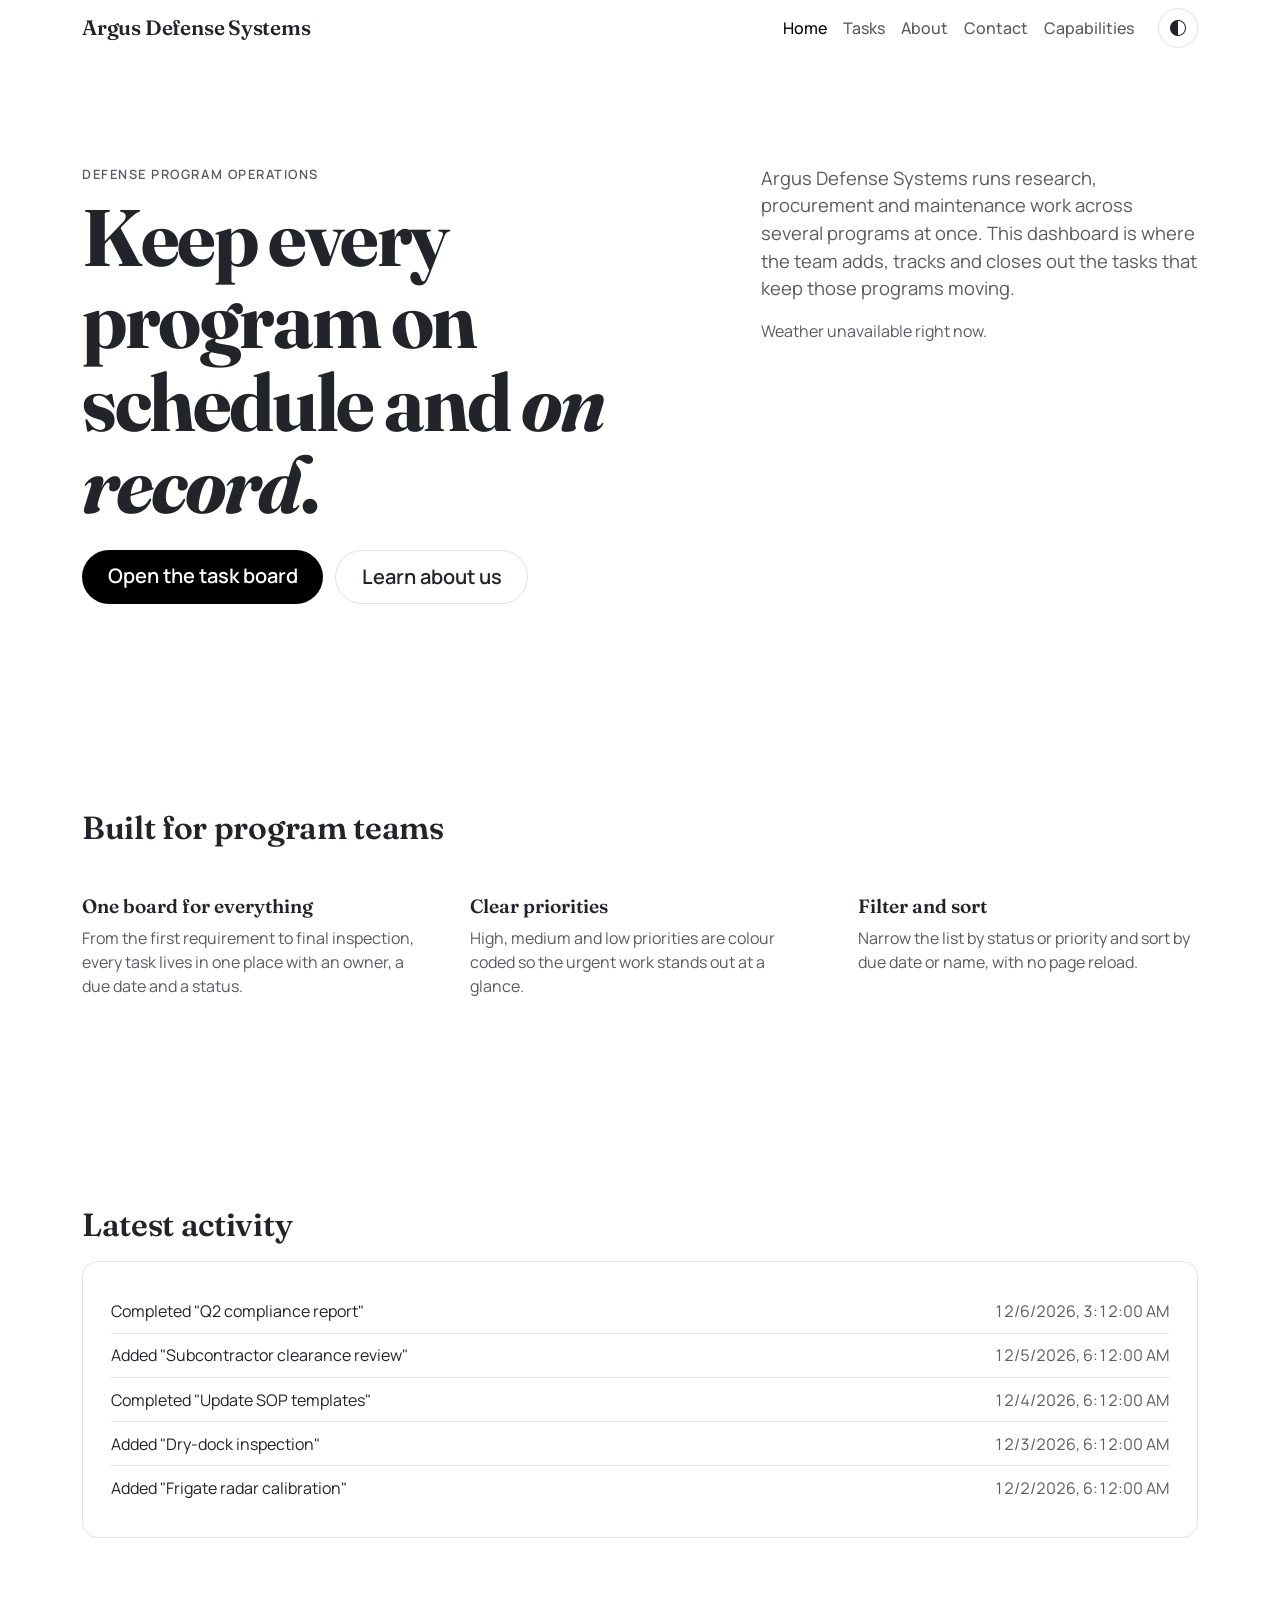
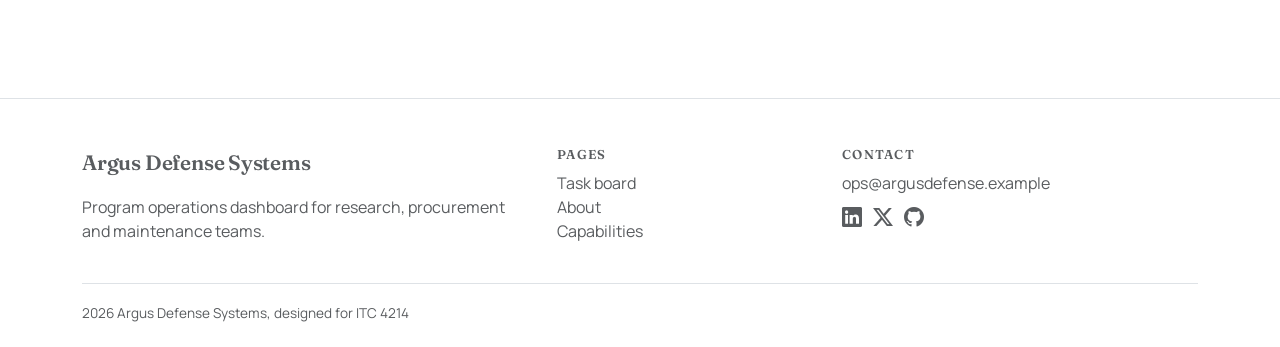
==== commit 23a686cf: "Move site icon to img/logo.svg" ====
--- a/index.html
+++ b/index.html
@@ -26,7 +26,7 @@
     />
 
     <link rel="stylesheet" href="css/style.css" />
-    <link rel="icon" href="favicon.svg" type="image/svg+xml" />
+    <link rel="icon" href="img/logo.svg" type="image/svg+xml" />
   </head>
 
   <body>
--- a/css/style.css
+++ b/css/style.css
@@ -1,250 +1,64 @@
 :root {
-  --bg: #fbfbfa;
-  --surface: #ffffff;
-  --border: #e7e7e3;
-  --text: #0a0a0a;
-  --muted: #6b6b6b;
-  --accent: #0a0a0a;
-  --accent-dark: #000000;
-  --accent-soft: #f3f3f1;
-  --high: #d64545;
-  --med: #e0a52e;
-  --low: #2f9e6a;
-  --font-sans: "Manrope", system-ui, sans-serif;
-  --font-serif: "Fraunces", Georgia, serif;
-  --radius: 16px;
+  --bs-body-font-family: "Manrope", system-ui, sans-serif;
+  --serif: "Fraunces", Georgia, serif;
 }
 
-body.dark-mode {
-  --bg: #0c0c0d;
-  --surface: #161617;
-  --border: #2a2a2c;
-  --text: #f5f5f4;
-  --muted: #a1a1a1;
-  --accent: #f5f5f4;
-  --accent-dark: #ffffff;
-  --accent-soft: #1d1d1f;
-}
+h1, h2, h3, .brand, .quote { font-family: var(--serif); }
+h1 { font-size: clamp(2rem, 1.4rem + 2vw, 2.75rem); line-height: 1.1; font-weight: 700; letter-spacing: -0.02em; }
+h2 { font-size: clamp(1.5rem, 1.2rem + 1vw, 2rem); font-weight: 600; letter-spacing: -0.01em; }
+h3 { font-size: 1.2rem; font-weight: 600; }
+p { max-width: 65ch; }
+a { color: inherit; }
 
-* {
-  box-sizing: border-box;
-}
+.muted { color: var(--bs-secondary-color); }
+.mono { font-variant-numeric: tabular-nums; }
+.eyebrow { text-transform: uppercase; letter-spacing: 0.12em; font-size: 0.8rem; font-weight: 600; color: var(--bs-secondary-color); margin-bottom: 0.75rem; }
 
-body {
-  margin: 0;
-  font-family: var(--font-sans);
-  background: var(--bg);
-  color: var(--text);
-  line-height: 1.6;
-}
+.site-nav { background: var(--bs-body-bg); padding: 0.5rem 0; }
+.brand { font-size: 1.3rem; font-weight: 600; letter-spacing: -0.01em; color: inherit; text-decoration: none; }
+.site-nav .nav-link { color: var(--bs-secondary-color); font-weight: 500; }
+.site-nav .nav-link:hover, .site-nav .nav-link.active { color: var(--bs-emphasis-color); }
+.theme-toggle { width: 40px; height: 40px; border: 1px solid var(--bs-border-color); background: transparent; color: inherit; border-radius: 999px; cursor: pointer; }
 
-h1 {
-  font-size: clamp(2rem, 1.4rem + 2vw, 2.75rem);
-  line-height: 1.1;
-  font-weight: 700;
-  letter-spacing: -0.02em;
-}
-h2 {
-  font-size: clamp(1.5rem, 1.2rem + 1vw, 2rem);
-  font-weight: 600;
-  letter-spacing: -0.01em;
-}
-h3 {
-  font-size: 1.2rem;
-  font-weight: 600;
-}
+.btn-accent { background: var(--bs-emphasis-color); color: var(--bs-body-bg); border: none; border-radius: 999px; padding: 0.7rem 1.6rem; font-weight: 600; }
+.btn-accent:hover { color: var(--bs-body-bg); opacity: 0.9; }
+.btn-link-quiet { background: transparent; color: inherit; border: 1px solid var(--bs-border-color); border-radius: 999px; padding: 0.7rem 1.6rem; font-weight: 600; }
+.btn-link-quiet:hover { border-color: var(--bs-emphasis-color); }
 
-h1,
-h2,
-h3 {
-  font-family: var(--font-serif);
-}
-p {
-  max-width: 65ch;
-}
-a {
-  color: var(--text);
-}
+.form-card { background: var(--bs-body-bg); border: 1px solid var(--bs-border-color); border-radius: 1rem; padding: 1.75rem; }
 
-.mono {
-  font-variant-numeric: tabular-nums;
-}
-.muted {
-  color: var(--muted);
-}
+.hero { padding: clamp(3rem, 2rem + 6vw, 7rem) 0; }
+.hero h1 { font-size: clamp(2.75rem, 1.5rem + 5vw, 5rem); line-height: 1.03; letter-spacing: -0.03em; }
+.hero-lead { font-size: 1.15rem; color: var(--bs-secondary-color); margin: 0 0 1rem; }
+.hero-actions { display: flex; gap: 0.75rem; flex-wrap: wrap; margin-top: 1.5rem; }
+.section { padding: clamp(3rem, 2rem + 5vw, 6rem) 0; }
 
-.eyebrow {
-  text-transform: uppercase;
-  letter-spacing: 0.12em;
-  font-size: 0.8rem;
-  font-weight: 600;
-  color: var(--muted);
-  margin-bottom: 0.75rem;
-}
+.form-label { font-weight: 600; font-size: 0.9rem; }
+.badge-priority { font-size: 0.72rem; font-weight: 700; text-transform: uppercase; padding: 0.2rem 0.55rem; border-radius: 999px; color: #fff; }
+.badge-high { background: var(--bs-danger); }
+.badge-medium { background: var(--bs-warning); color: #1f2a37; }
+.badge-low { background: var(--bs-success); }
+.task-done td:first-child { text-decoration: line-through; color: var(--bs-secondary-color); }
+.summary-num { font-size: 2rem; font-weight: 700; letter-spacing: -0.02em; }
 
-.site-nav {
-  background: var(--bg);
-  padding: 0.5rem 0;
-}
-.brand {
-  font-family: var(--font-serif);
-  font-size: 1.3rem;
-  font-weight: 600;
-  letter-spacing: -0.01em;
-  color: var(--text);
-  text-decoration: none;
-}
-.site-nav .nav-link {
-  color: var(--muted);
-  font-weight: 500;
-}
-.site-nav .nav-link:hover,
-.site-nav .nav-link.active {
-  color: var(--text);
-}
-.theme-toggle {
-  width: 40px;
-  height: 40px;
-  border: 1px solid var(--border);
-  background: var(--surface);
-  color: var(--text);
-  border-radius: 999px;
-  cursor: pointer;
-}
+.bar-row { display: flex; align-items: center; gap: 0.75rem; margin-bottom: 0.6rem; }
+.bar-label { width: 90px; font-size: 0.9rem; }
+.bar-track { flex: 1; height: 12px; background: var(--bs-secondary-bg); border-radius: 999px; overflow: hidden; }
+.bar-fill { height: 100%; width: 0; border-radius: 999px; transition: width 0.4s ease; }
+.bar-value { width: 24px; text-align: right; }
+.bar-done, .bar-low { background: var(--bs-success); }
+.bar-pending, .bar-medium { background: var(--bs-warning); }
+.bar-high { background: var(--bs-danger); }
 
-.btn-accent {
-  background: var(--accent);
-  color: var(--bg);
-  border: none;
-  border-radius: 999px;
-  padding: 0.7rem 1.6rem;
-  font-weight: 600;
-}
-.btn-accent:hover {
-  background: var(--accent-dark);
-  color: var(--bg);
-}
-.btn-link-quiet {
-  background: transparent;
-  color: var(--text);
-  border: 1px solid var(--border);
-  border-radius: 999px;
-  padding: 0.7rem 1.6rem;
-  font-weight: 600;
-}
-.btn-link-quiet:hover {
-  border-color: var(--text);
-  color: var(--text);
-}
-
-.form-card {
-  background: var(--surface);
-  border: 1px solid var(--border);
-  border-radius: var(--radius);
-  padding: 1.75rem;
-}
-
-.hero {
-  padding: clamp(3rem, 2rem + 6vw, 7rem) 0;
-}
-.hero h1 {
-  font-size: clamp(2.75rem, 1.5rem + 5vw, 5rem);
-  line-height: 1.03;
-  letter-spacing: -0.03em;
-}
-.hero-lead {
-  font-size: 1.15rem;
-  color: var(--muted);
-  margin: 0 0 1rem;
-}
-.hero-actions {
-  display: flex;
-  gap: 0.75rem;
-  flex-wrap: wrap;
-  margin-top: 1.5rem;
-}
-
-.section {
-  padding: clamp(3rem, 2rem + 5vw, 6rem) 0;
-}
-
-.form-label {
-  font-weight: 600;
-  font-size: 0.9rem;
-}
-.badge-priority {
-  font-size: 0.72rem;
-  font-weight: 700;
-  text-transform: uppercase;
-  padding: 0.2rem 0.55rem;
-  border-radius: 999px;
-  color: #fff;
-}
-.badge-high { background: var(--high); }
-.badge-medium { background: var(--med); color: #1f2a37; }
-.badge-low { background: var(--low); }
-
-.task-done td:first-child {
-  text-decoration: line-through;
-  color: var(--muted);
-}
-
-.summary-num {
-  font-size: 2rem;
-  font-weight: 700;
-  letter-spacing: -0.02em;
-}
-
-.bar-row {
-  display: flex;
-  align-items: center;
-  gap: 0.75rem;
-  margin-bottom: 0.6rem;
-}
-.bar-label {
-  width: 90px;
-  font-size: 0.9rem;
-}
-.bar-track {
-  flex: 1;
-  height: 12px;
-  background: var(--accent-soft);
-  border-radius: 999px;
-  overflow: hidden;
-}
-.bar-fill {
-  height: 100%;
-  width: 0;
-  border-radius: 999px;
-  transition: width 0.4s ease;
-}
-.bar-value {
-  width: 24px;
-  text-align: right;
-}
-.bar-done { background: var(--low); }
-.bar-pending { background: var(--med); }
-.bar-high { background: var(--high); }
-.bar-medium { background: var(--med); }
-.bar-low { background: var(--low); }
-
-.activity-item {
-  display: flex;
-  justify-content: space-between;
-  gap: 1rem;
-  padding: 0.6rem 0;
-  border-bottom: 1px solid var(--border);
-}
-.activity-item:last-child {
-  border-bottom: none;
-}
+.activity-item { display: flex; justify-content: space-between; gap: 1rem; padding: 0.6rem 0; border-bottom: 1px solid var(--bs-border-color); }
+.activity-item:last-child { border-bottom: none; }
+.quote { font-style: italic; font-size: 1.25rem; line-height: 1.45; }
 
 .avatar {
   width: 56px;
   height: 56px;
   border-radius: 50%;
-  background: var(--accent-soft);
-  color: var(--text);
+  background: var(--bs-secondary-bg);
   display: flex;
   align-items: center;
   justify-content: center;
@@ -252,41 +66,19 @@
   margin: 0 auto 0.75rem;
 }
 
-.quote {
-  font-family: var(--font-serif);
-  font-style: italic;
-  font-size: 1.25rem;
-  line-height: 1.45;
+#testimonialCarousel { padding: 0 3rem; }
+#testimonialCarousel .carousel-control-prev, #testimonialCarousel .carousel-control-next { width: 3rem; }
+
+.site-footer { background: var(--bs-body-bg); border-top: 1px solid var(--bs-border-color); color: var(--bs-secondary-color); padding: 3rem 0 1.5rem; margin-top: 4rem; }
+.footer-head { font-size: 0.8rem; text-transform: uppercase; letter-spacing: 0.1em; }
+.site-footer a { color: var(--bs-secondary-color); text-decoration: none; overflow-wrap: anywhere; }
+.site-footer a:hover { color: var(--bs-emphasis-color); }
+.social-row { display: flex; gap: 0.7rem; font-size: 1.25rem; }
+.footer-bottom { border-top: 1px solid var(--bs-border-color); margin-top: 1.5rem; padding-top: 1.2rem; font-size: 0.85rem; }
+
+@media (max-width: 575.98px) {
+  html { font-size: 87.5%; }
+  /* Phones: widen the side gutters so content sits away from the screen edges
+     and reads as centred. The text inside stays left aligned for readability. */
+  .container { padding-left: 1.5rem; padding-right: 1.5rem; }
 }
-
-.site-footer {
-  background: var(--bg);
-  border-top: 1px solid var(--border);
-  color: var(--muted);
-  padding: 3rem 0 1.5rem;
-  margin-top: clamp(3rem, 2rem + 5vw, 6rem);
-}
-.footer-head {
-  font-size: 0.8rem;
-  text-transform: uppercase;
-  letter-spacing: 0.1em;
-  color: var(--text);
-}
-.site-footer a {
-  color: var(--muted);
-  text-decoration: none;
-}
-.site-footer a:hover {
-  color: var(--text);
-}
-.social-row {
-  display: flex;
-  gap: 0.7rem;
-  font-size: 1.25rem;
-}
-.footer-bottom {
-  border-top: 1px solid var(--border);
-  margin-top: 1.5rem;
-  padding-top: 1.2rem;
-  font-size: 0.85rem;
-}
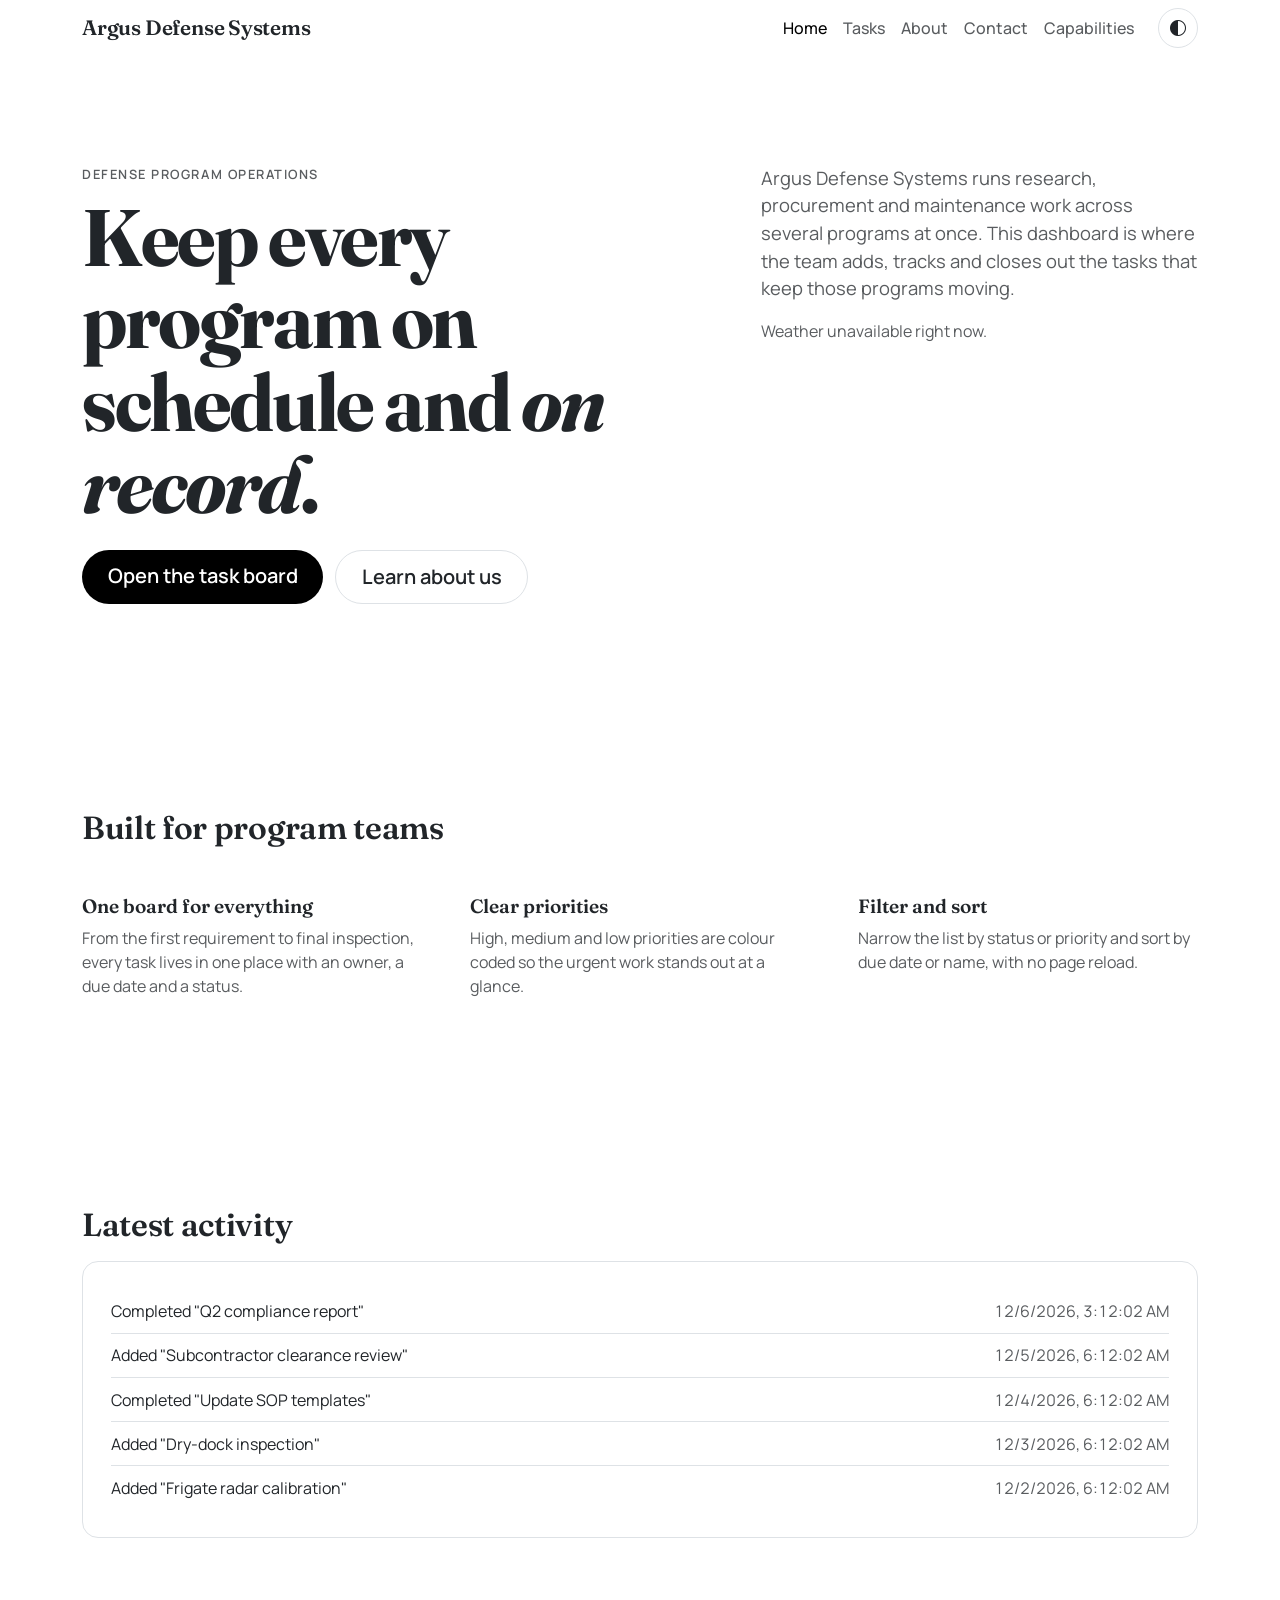
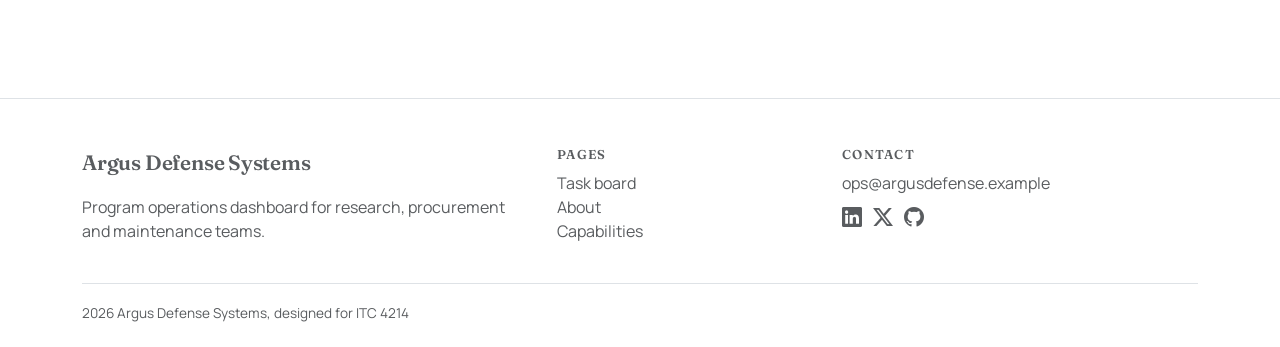
==== commit aed00400: "Reformat HTML with consistent indentation and section comments" ====
--- a/index.html
+++ b/index.html
@@ -1,110 +1,111 @@
 <!DOCTYPE html>
 <html lang="en">
-  <head>
-    <meta charset="UTF-8" />
-    <meta name="viewport" content="width=device-width, initial-scale=1.0" />
-    <meta
-      name="description"
-      content="Argus Defense Systems task management dashboard. Track research, procurement and maintenance tasks across programs in one place."
-    />
-    <title>Argus Defense Systems | Home</title>
 
-    <link
-      href="https://cdn.jsdelivr.net/npm/bootstrap@5.3.3/dist/css/bootstrap.min.css"
-      rel="stylesheet"
-    />
-    <link
-      href="https://cdn.jsdelivr.net/npm/bootstrap-icons@1.11.3/font/bootstrap-icons.min.css"
-      rel="stylesheet"
-    />
+<head>
+  <meta charset="UTF-8">
+  <meta name="viewport" content="width=device-width, initial-scale=1.0">
+  <meta name="description" content="Argus Defense Systems task management dashboard. Track research, procurement and maintenance tasks across programs in one place.">
+  <title>Argus Defense Systems | Home</title>
 
-    <link rel="preconnect" href="https://fonts.googleapis.com" />
-    <link rel="preconnect" href="https://fonts.gstatic.com" crossorigin />
-    <link
-      href="https://fonts.googleapis.com/css2?family=Fraunces:ital,wght@0,600;0,700;1,500;1,600;1,700&family=Manrope:wght@400;500;600;700&display=swap"
-      rel="stylesheet"
-    />
+  <!-- bootstrap css -->
+  <link href="https://cdn.jsdelivr.net/npm/bootstrap@5.3.3/dist/css/bootstrap.min.css" rel="stylesheet">
+  <!-- bootstrap icons, used in the task buttons and footer social links -->
+  <link href="https://cdn.jsdelivr.net/npm/bootstrap-icons@1.11.3/font/bootstrap-icons.min.css" rel="stylesheet">
 
-    <link rel="stylesheet" href="css/style.css" />
-    <link rel="icon" href="img/logo.svg" type="image/svg+xml" />
-  </head>
+  <!-- google fonts, Fraunces for headings and Manrope for body text -->
+  <link rel="preconnect" href="https://fonts.googleapis.com">
+  <link rel="preconnect" href="https://fonts.gstatic.com" crossorigin>
+  <link href="https://fonts.googleapis.com/css2?family=Fraunces:ital,wght@0,600;0,700;1,500;1,600;1,700&family=Manrope:wght@400;500;600;700&display=swap" rel="stylesheet">
 
-  <body>
-    <header id="site-header"></header>
+  <!-- our own styles, loaded last so they can override bootstrap -->
+  <link rel="stylesheet" href="css/style.css">
+  <link rel="icon" href="img/logo.svg" type="image/svg+xml">
+</head>
 
-    <main>
-      <section class="hero">
-        <div class="container">
-          <div class="row g-5">
-            <div class="col-lg-7">
-              <p class="eyebrow">Defense program operations</p>
-              <h1>Keep every program on schedule and <em>on record</em>.</h1>
-              <div class="hero-actions">
-                <a href="tasks.html" class="btn btn-accent btn-lg">Open the task board</a>
-                <a href="about.html" class="btn btn-link-quiet btn-lg">Learn about us</a>
-              </div>
-            </div>
+<body>
+  <!-- main.js fills the header and footer (shared on every page) -->
+  <header id="site-header"></header>
 
-            <div class="col-lg-5">
-              <p class="hero-lead">
-                Argus Defense Systems runs research, procurement and maintenance
-                work across several programs at once. This dashboard is where the
-                team adds, tracks and closes out the tasks that keep those
-                programs moving.
-              </p>
-              <p class="muted mono" id="weather">Loading HQ weather...</p>
+  <main>
+    <!-- hero -->
+    <section class="hero">
+      <div class="container">
+        <div class="row g-5">
+          <div class="col-lg-7">
+            <p class="eyebrow">Defense program operations</p>
+            <h1>Keep every program on schedule and <em>on record</em>.</h1>
+            <div class="hero-actions">
+              <a href="tasks.html" class="btn btn-accent btn-lg">Open the task board</a>
+              <a href="about.html" class="btn btn-link-quiet btn-lg">Learn about us</a>
             </div>
           </div>
-        </div>
-      </section>
 
-      <section class="section">
-        <div class="container">
-          <h2 class="mb-5">Built for program teams</h2>
-          <div class="row g-5">
-            <div class="col-md-4">
-              <h3>One board for everything</h3>
-              <p class="muted">
-                From the first requirement to final inspection, every task lives
-                in one place with an owner, a due date and a status.
-              </p>
-            </div>
-            <div class="col-md-4">
-              <h3>Clear priorities</h3>
-              <p class="muted">
-                High, medium and low priorities are colour coded so the urgent
-                work stands out at a glance.
-              </p>
-            </div>
-            <div class="col-md-4">
-              <h3>Filter and sort</h3>
-              <p class="muted">
-                Narrow the list by status or priority and sort by due date or
-                name, with no page reload.
-              </p>
-            </div>
+          <div class="col-lg-5">
+            <p class="hero-lead">
+              Argus Defense Systems runs research, procurement and maintenance
+              work across several programs at once. This dashboard is where the
+              team adds, tracks and closes out the tasks that keep those
+              programs moving.
+            </p>
+            <!-- home.js fills this from the open-meteo weather api -->
+            <p class="muted mono" id="weather">Loading HQ weather...</p>
           </div>
         </div>
-      </section>
+      </div>
+    </section>
 
-      <section class="section">
-        <div class="container">
-          <h2 class="mb-3">Latest activity</h2>
-          <div class="form-card">
-            <ul id="activityList" class="list-unstyled m-0"></ul>
-            <p id="activityEmpty" class="muted m-0">
-              No activity yet. Add or update a task to see it here.
+    <!-- feature columns -->
+    <section class="section">
+      <div class="container">
+        <h2 class="mb-5">Built for program teams</h2>
+        <div class="row g-5">
+          <div class="col-md-4">
+            <h3>One board for everything</h3>
+            <p class="muted">
+              From the first requirement to final inspection, every task lives
+              in one place with an owner, a due date and a status.
+            </p>
+          </div>
+          <div class="col-md-4">
+            <h3>Clear priorities</h3>
+            <p class="muted">
+              High, medium and low priorities are colour coded so the urgent
+              work stands out at a glance.
+            </p>
+          </div>
+          <div class="col-md-4">
+            <h3>Filter and sort</h3>
+            <p class="muted">
+              Narrow the list by status or priority and sort by due date or
+              name, with no page reload.
             </p>
           </div>
         </div>
-      </section>
-    </main>
+      </div>
+    </section>
 
-    <footer id="site-footer"></footer>
+    <!-- latest activity, home.js fills this list from saved tasks -->
+    <section class="section">
+      <div class="container">
+        <h2 class="mb-3">Latest activity</h2>
+        <div class="form-card">
+          <ul id="activityList" class="list-unstyled m-0"></ul>
+          <p id="activityEmpty" class="muted m-0">
+            No activity yet. Add or update a task to see it here.
+          </p>
+        </div>
+      </div>
+    </section>
+  </main>
 
-    <script src="https://code.jquery.com/jquery-3.7.1.min.js"></script>
-    <script src="https://cdn.jsdelivr.net/npm/bootstrap@5.3.3/dist/js/bootstrap.bundle.min.js"></script>
-    <script src="js/main.js"></script>
-    <script src="js/home.js"></script>
-  </body>
+  <!-- main.js fills the footer -->
+  <footer id="site-footer"></footer>
+
+  <!-- jquery first, then bootstrap, then our own scripts -->
+  <script src="https://code.jquery.com/jquery-3.7.1.min.js"></script>
+  <script src="https://cdn.jsdelivr.net/npm/bootstrap@5.3.3/dist/js/bootstrap.bundle.min.js"></script>
+  <script src="js/main.js"></script>
+  <script src="js/home.js"></script>
+</body>
+
 </html>
